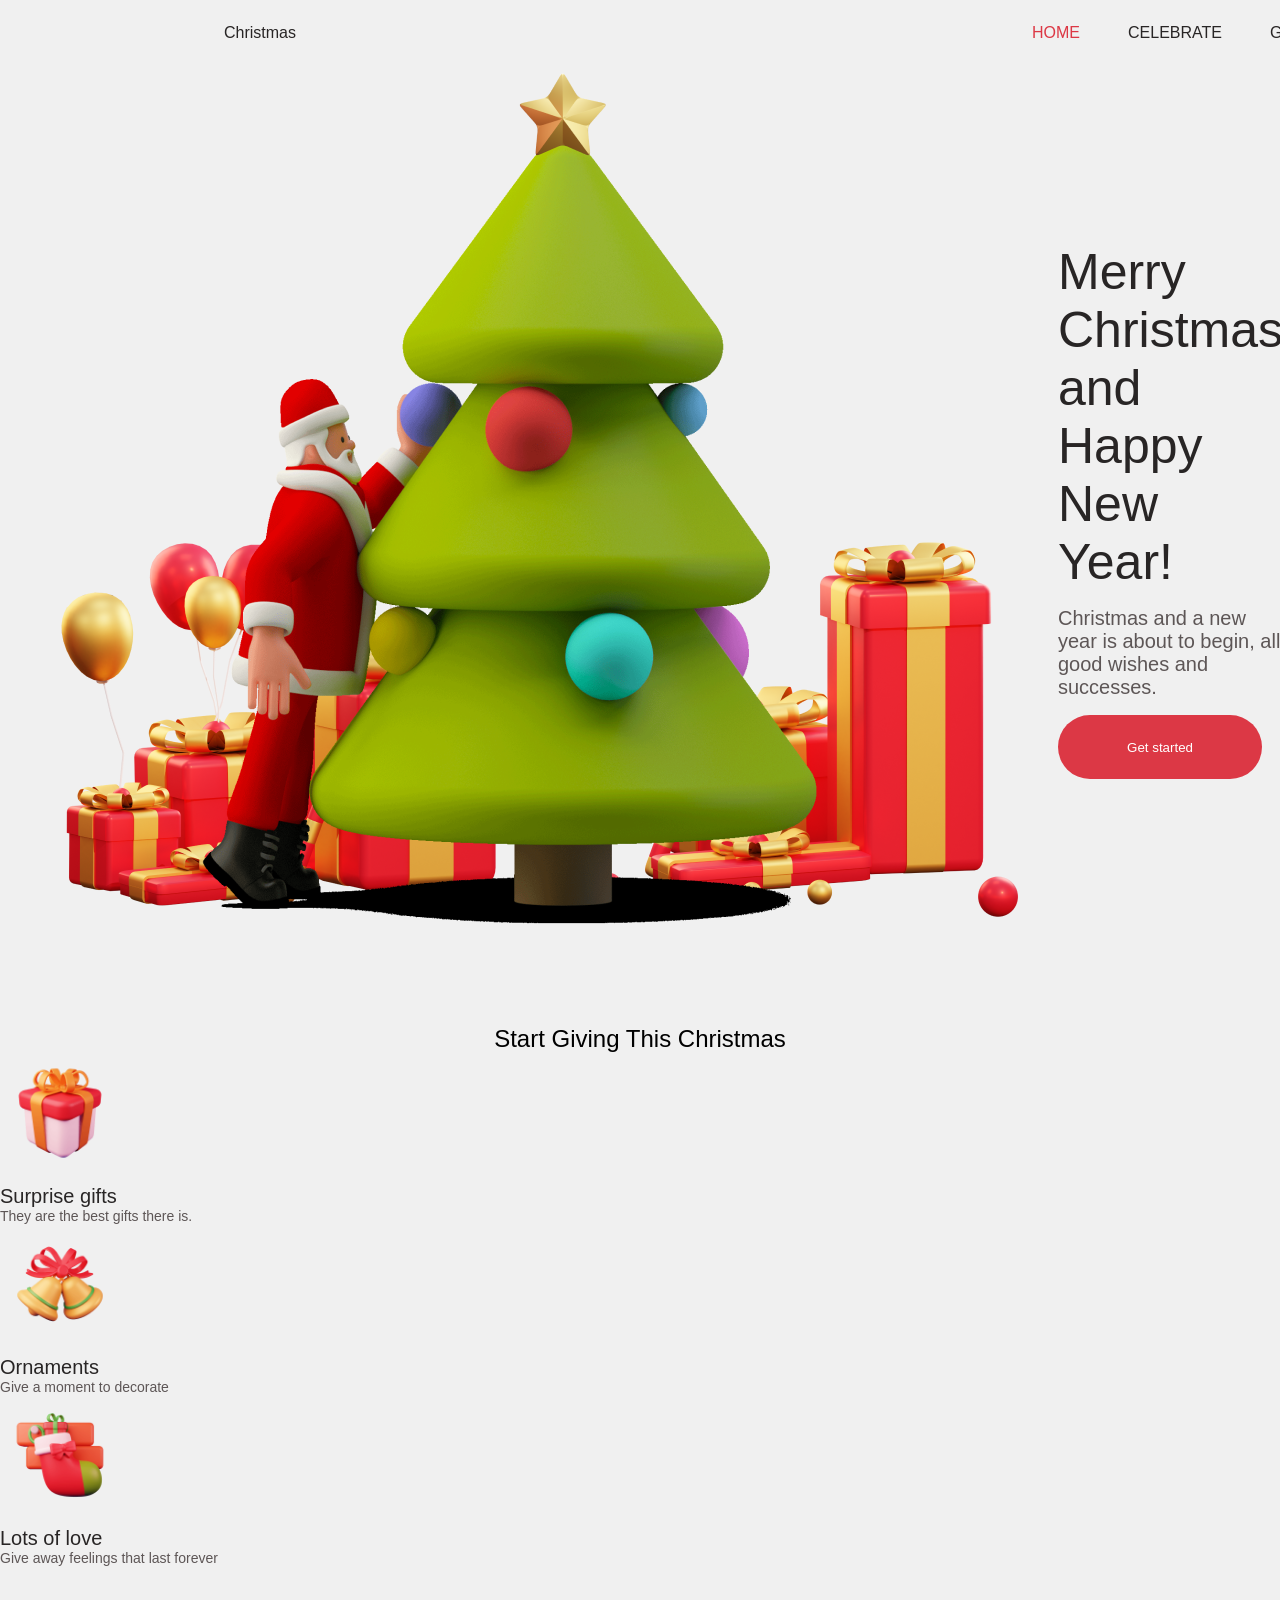
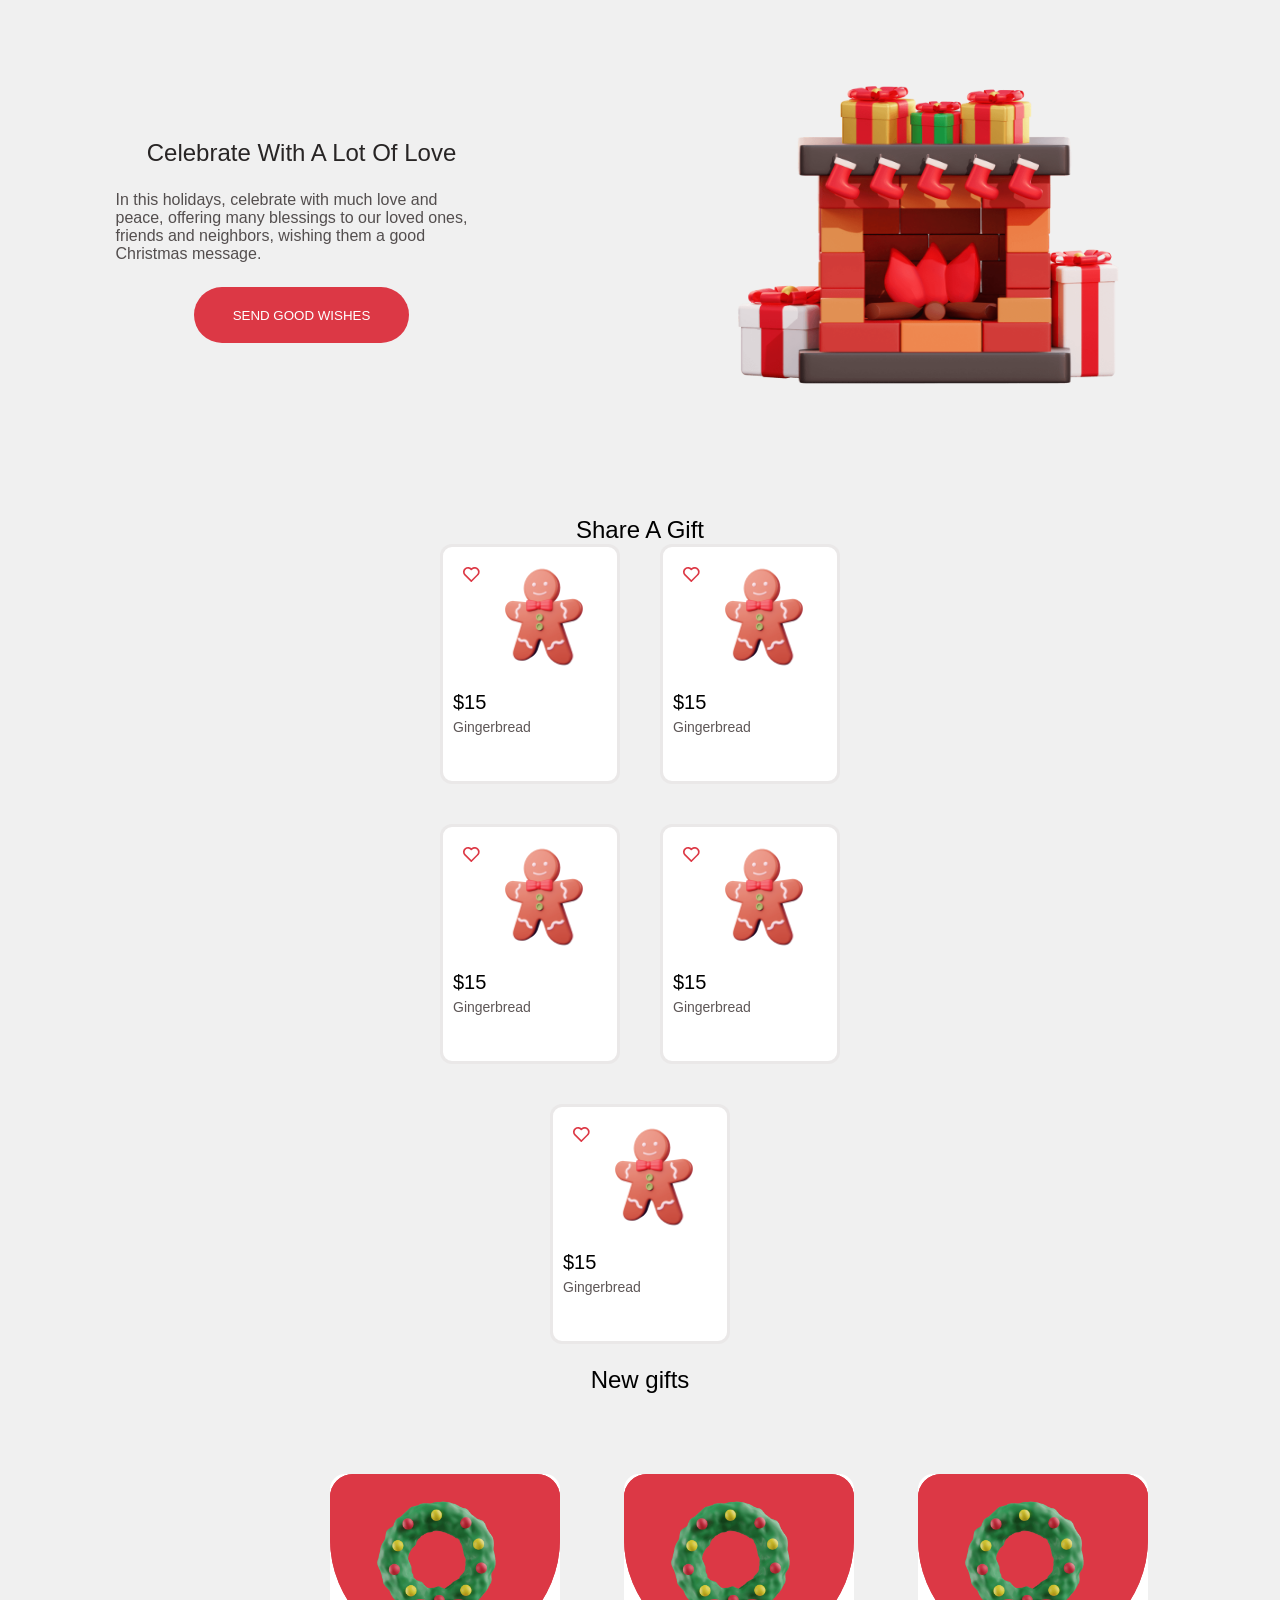
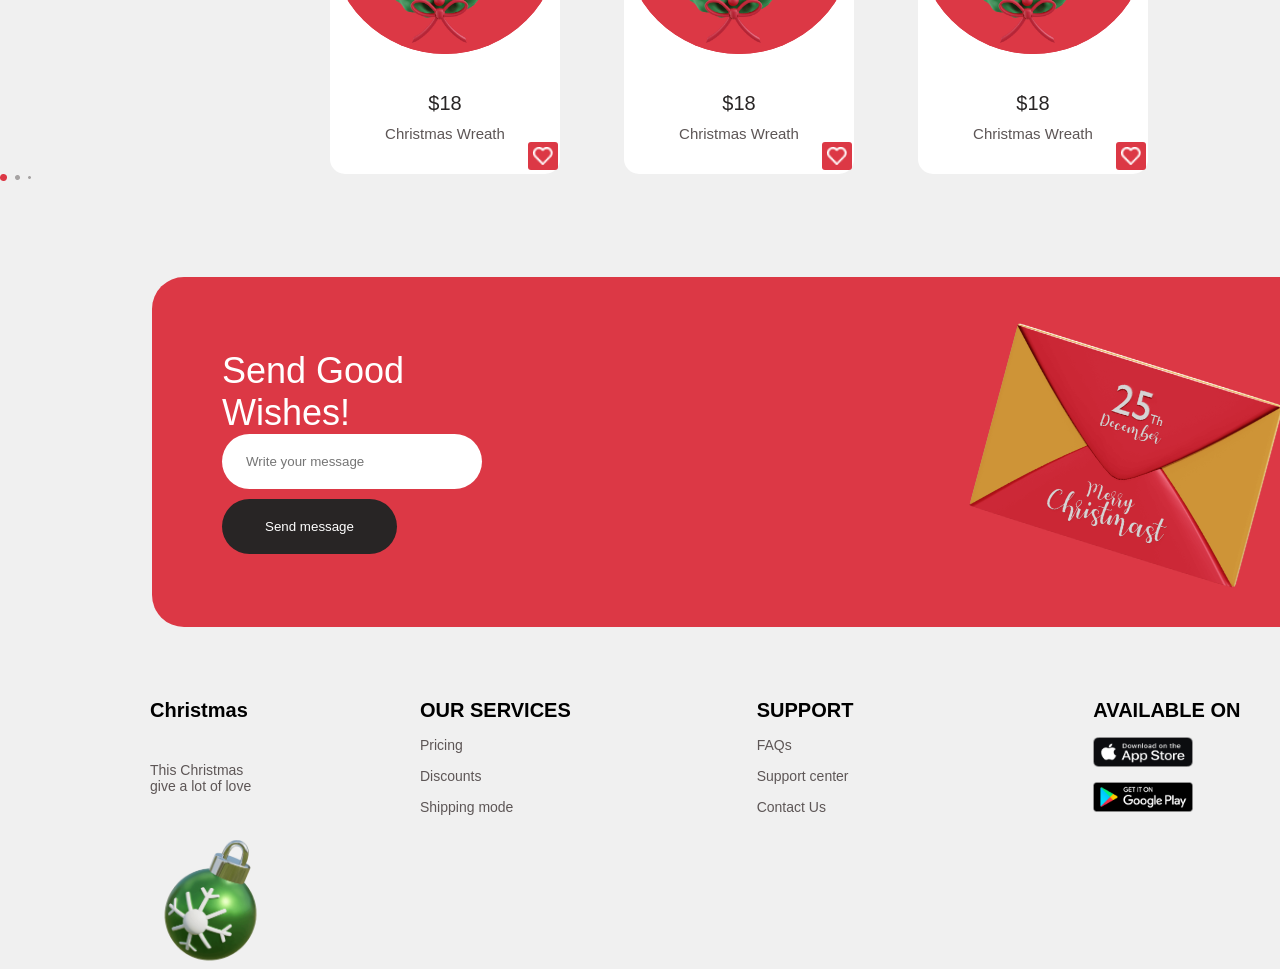
==== index.html @ f78f9636 "file name changed" ====
<!DOCTYPE html>
<html lang="en">

<head>
    <meta charset="UTF-8">
    <meta name="viewport" content="width=device-width, initial-scale=1.0">
    <title>Document</title>
    <link rel="stylesheet" href="./styl.css">
</head>

<body>
    <header>

        <div class="header">


            <div class="text">
                <p class="Christmas">Christmas</p>
                <div class="home">
                    <p class="home1">HOME </p>
                    <P>CELEBRATE</P>
                    <P>GIFTS</P>
                    <P>NEW</P>
                    <div>
                        <img src="./assets/Vector-2.png" alt="">
                    </div>
                </div>
            </div>

            <div class="header2">

                <img src="./assets/home2.png" alt="">

                <div class="text2">
                    <p class="merry">Merry Christmas and Happy New Year!</p>
                    <p class="cris">Christmas and a new year is about to begin, all good wishes and successes.</p>
                    <div>
                        <button class="but1">Get started</button>
                    </div>
                </div>
            </div>



        </div>

    </header>

    <main>
        <section>

            <div class="start">
                <p>Start Giving This
                    Christmas</p>
            </div>
            <div class="nav">
        </section>

        <section>

            <div class="surp1">

                <img class="surp11 " src="./assets/surp1.png" alt="">

                <div>
                    <p class="surp">Surprise gifts</p>
                    <p class="they">They are the best gifts there is.</p>
                </div>
            </div>
        </section>


        <section>

            <div class="surp1">
                <img class="surp11" src="./assets/surp2.png" alt="">

                <div>
                    <p class="surp">Ornaments</p>
                    <p class="they">Give a moment to decorate</p>
                </div>
            </div>
        </section>

        <section>

            <div class="surp1">

                <img class="surp11" src="./assets/surp3.png" alt="">

                <div>
                    <p class="surp">Lots of love</p>
                    <p class="they">Give away feelings that last forever</p>
                </div>
            </div>
        </section>

    </main>

    <main>
        <section>
            <div class="nav2">
                <div class="nav22">
                    <p class="celebrate">Celebrate With A Lot Of Love</p>
                    <p class="this">In this holidays, celebrate with much love and peace, offering many blessings to our
                        loved ones, friends and neighbors, wishing them a good Christmas message.</p>

                    <div>
                        <button class="but2">SEND GOOD WISHES</button>
                    </div>
                </div>
                <img class="nosok" src="./assets/nav2.png" alt="">

            </div>

            <section>
    </main>

    <main>

        <section>
            <p class="share">Share A Gift</p>

            <div class="nav3">


                <div class="nav33">
                    <img class="ser" src="./assets/Vector-3.png" alt="">
                    <img class="pechen" src="./assets/gift1.png" alt="">
                    <div>
                        <p class="son">$15</p>
                        <p class="Gingerbread">Gingerbread</p>
                    </div>
                </div>





                <div class="nav33">
                    <img class="ser" src="./assets/Vector-3.png" alt="">
                    <img class="pechen" src="./assets/gift1.png" alt="">
                    <div>
                        <p class="son">$15</p>
                        <p class="Gingerbread">Gingerbread</p>
                    </div>
                </div>

                <div class="nav33">
                    <img class="ser" src="./assets/Vector-3.png" alt="">
                    <img class="pechen" src="./assets/gift1.png" alt="">
                    <div>
                        <p class="son">$15</p>
                        <p class="Gingerbread">Gingerbread</p>
                    </div>
                </div>


                <div class="nav33">
                    <img class="ser" src="./assets/Vector-3.png" alt="">
                    <img class="pechen" src="./assets/gift1.png" alt="">
                    <div>
                        <p class="son">$15</p>
                        <p class="Gingerbread">Gingerbread</p>
                    </div>
                </div>


                <div class="nav33">
                    <img class="ser" src="./assets/Vector-3.png" alt="">
                    <img class="pechen" src="./assets/gift1.png" alt="">
                    <div>
                        <p class="son">$15</p>
                        <p class="Gingerbread">Gingerbread</p>
                    </div>


                </div>


            </div>




        </section>






    </main>

    <main>
        <section>
            <div>
                <p class="new">New gifts</p>
            </div>
            <div class="archaa">
                <div class="section">
                    <div class="all">
                        <img class="archa" src="./assets/christm.png" alt="">
                        <img class="bgim" src="./assets/Ellipse 2.png" alt="">
                        <div class="archat">

                            <p class="pul"> $18</p>
                            <p class="pul2">Christmas Wreath</p>
                        </div>
                        <img class="vec" src="./assets/Vector-4.png" alt="">
                    </div>

                    <div class="all">
                        <img class="archa" src="./assets/christm.png" alt="">
                        <img class="bgim" src="./assets/Ellipse 2.png" alt="">
                        <div class="archat">

                            <p class="pul"> $18</p>
                            <p class="pul2">Christmas Wreath</p>
                        </div>
                        <img class="vec" src="./assets/Vector-4.png" alt="">
                    </div>

                    <div class="all">
                        <img class="archa" src="./assets/christm.png" alt="">
                        <img class="bgim" src="./assets/Ellipse 2.png" alt="">
                        <div class="archat">

                            <p class="pul"> $18</p>
                            <p class="pul2">Christmas Wreath</p>
                        </div>
                        <img class="vec" src="./assets/Vector-4.png" alt="">
                    </div>



                </div>

                <img class="tochka" src="./assets/Group 2.png" alt="">

            </div>
        </section>

    </main>

    <main>
        <section>
            <div class="sec2">
                <div class="sec22">
                    <div>
                        <p class="send">Send Good Wishes!</p>
                        <input class="input" type="text" placeholder="Write your message">
                        <div class="buto">
                            <button class="butto">Send message</button>
                        </div>
                    </div>
                    <img class="otk" src="./assets/otkrikta.png" alt="">
                </div>
            </div>
        </section>
    </main>

    <footer>
        <div class="footer">

            <div class="f1">
                <div class="ft1">
                    <p class="chr1">Christmas</p>
                    <p class="chr2">This Christmas give a lot of love</p>

                </div>
                <img class="fi" src="./assets/footer.png" alt="">
            </div>

            <div class="chr22">
                <p class="chr1">OUR SERVICES</p>
                <p class="chr2">Pricing</p>
                <p class="chr2">Discounts</p>
                <p class="chr2">Shipping mode</p>

            </div>

            
            <div class="chr22">
                <p class="chr1">SUPPORT</p>
                <p class="chr2">FAQs</p>
                <p class="chr2">Support center</p>
                <p class="chr2">Contact Us</p>
            </div>

            <div class="chr22">

                <div>
                    <p class="chr1">AVAILABLE ON</p>
                </div>
                <img class="availabel" src="./assets/available2.png" alt="">
                <img class="availabel" src="./assets/available1.png" alt="">
            </div>
        </div>
    </footer>
</body>

</html>
---- styl.css ----
* {
    margin: 0;
    padding: 0;
    box-sizing: border-box;
    font-family: sans-serif;
    list-style: none;
    text-decoration: none;
}
body{
    background-color: rgb(240, 240, 240);
}
.header {
    display: flex;
    flex-direction: column;
    padding-inline: 40px;
}

.text {
    display: flex;
}

.Christmas {
    display: flex;
    font-weight: 500px;
    font-size: 16px;
    color: #282525;
    padding: 24px;
    padding-left: 184px;
}

.home {
    display: flex;
    justify-content: end;
    gap: 48px;
    font-weight: 500px;
    font-size: 16px;
    color: #282525;
    padding: 24px;
    padding-left: 712px;

    .home1 {
        color: #DC3845;
    }
}

.header2 {
    display: flex;
    gap: 18px;
    align-items: center;

    .img1 {
        width: 500px;
        height: 440px;

    }
}

.text2 {
    display: flex;
    gap: 50px;
    flex-direction: column;
    gap: 16px;

}

.merry {
    font-weight: 600px;
    font-size: 50px;
    color: #282525;

}

.cris {
    font-weight: 400;
    font-size: 20px;
    color: #5D5656;
}

.but1 {
    display: flex;
    justify-content: center;
    align-items: center;
    border-radius: 64px;
    background-color: #DC3845;
    border: none;
    cursor: pointer;
    color: white;
    gap: 10px;
    width: 204px;
    height: 64px;
}

.nav {
    display: flex;
    justify-content: space-between;
    padding-inline: 310px;
}

.start {
    display: flex;
    justify-content: center;
    align-items: center;
    columns: #282525;
    font-weight: 500;
    font-size: 24px;
    padding-top: 72px;

}

.surp1 {
    display: flex;
    flex-direction: column;
    gap: 12px;
}

.surp11 {
    width: 120px;
    height: 120px;
}

.surp {
    font-weight: 600px;
    font-size: 20px;
    color: #282525;

}

.they {
    color: #5D5656;
    font-size: 14px;
    font-weight: 400;
}
.nav2
{
    display: flex;
    justify-content: space-around;
    gap: 100px;
    padding: 52px;
    height: 550px;
}
.nav22 {
    display: flex;
    flex-direction: column;
    align-items: center;
    justify-content: center;
    width: 372px;
    gap: 24px;
}
.celebrate{
    font-size: 24px;
    font-weight: 500;
    color: #282525;
}
.this{
    font-size: 16px;
    font-weight: 400px;
    color:  #534e4e;
}
.but2{

background-color: #DC3845;
color: white;
width: 215px;
height: 56px;
border: none;
border-radius: 64px;
gap: 10px;
}
.nosok{
    width: 450px;
    height: 400px;
    
}
.share{
    display: flex;
    align-items: center;
    justify-content: center;
    font-size: 24px;
    font-weight: 600px;
    
}
.nav3{
display: flex;
align-items: center;
justify-content: center;
gap: 40px;
padding-left: 400px;
padding-right: 400px;
flex-wrap: wrap;
    height:750px;
    /* width: 900px; */
}
.nav33{
    
    border-radius: 12px;
    border: solid #301D1E1A;
    width: 180px;
    height: 240px;
    gap: 15px;
    padding: 10px;
    background-color: white;
}
.ser{
    padding-bottom:95px;
    padding-left: 10px;
    
}
.pechen{
    width: 120px;
    height: 120px;
}
.son{
    font-size: 20px;
    font-weight: 500;
    padding-top: 10px;
    padding-bottom: 5px;
}
.Gingerbread{
color: #5D5656;
font-size: 14px;
font-weight: 500;
}
.archaa{
    width: 1200px;
    /* height: 550px; */
    
}
.new{
    display: flex;
    align-items: center;
    justify-content: center;
    padding-top: 72px ;
    font-weight: 500;
    font-size: 24px;
    padding-bottom: 80px;
}
.section{
display: flex;
/* flex-direction: column; */
gap: 64px;
padding-left: 330px;

}
.all{
    width: 230px;
    /* background-color: #C4C4C4; */
    background-color: white;
    border-radius: 15px;
   
}
.archa{
    position: absolute;
  margin: 20px 30px;
  width: 150px;
  /* height: auto; */
  z-index: 10; 
  transition: transform 0.3s;
}
.bgim{
  height: 180px;
  background-color: #DC3845;
  border-radius: 1.5rem 1.5rem 120px 120px;
}
.archat{
    display: flex;
    gap: 10px;
    flex-direction: column;
    align-items: center;
    justify-content: center;

}
.pul{
    font-size: 20px;
    font-weight: 500;
    color: #282525;
    margin-top: 34px;
}
.pul2{
    color: #5D5656;
    font-size: 15px;
    font-weight: 400;
}
.vec{
    background-color: #DC3845;
    width: 30px;
    padding: 5px;
    color: white;
    border-radius: 3px;
    margin-left: 86%;
}
.tochka{
    display: flex;
    flex-direction: column;
    justify-content: center;
    align-items: center;
}
/* .sec2{
    width: 1200px;
} */
.sec22{
    display: flex;
    align-items: center;
    justify-content: center;
    width: 1200px; 
    background-color: #DC3845;
    height: 350px;
    border-radius: 32px;
    border: none;
    margin: 96px 126px 72px 152px;
}
.otk{
    width: 320px;
    padding-block: 29px;
    margin-left: 480px;
    transform: rotate(15deg);
}
.send{ 
    display: flex;
    flex-wrap: wrap;
    width: 200px;
    color: white;
    font-weight: 500;
    font-size: 36px;
}
.input{
    border: none;
    width: 260px;
    height: 55px;
    border-radius: 64px;
    padding-left: 24px;
}
.buto{
    display: flex;
    margin-top:  10px;
   
}
.butto{
     background-color: #282525;
    color: white;
    height: 55px;
    width: 175px;
    border: none;
    border-radius: 64px;
    
}
.footer{
    display: flex;
    /* flex-direction: column; */
}
.f1{
    display: flex;
    gap: 45px;
    flex-direction: column;
    width: 200px;
    margin-left: 150px;
}
.ft1{
    /* width: 100%; */
    display: flex;
    flex-direction: column;
  
    gap: 40px;
}
.chr{
    font-size: 16px;
    font-weight: 500;
}
.chr1{
    display: flex;
    justify-content: space-between;
    font-size: 20px;
    font-weight: 600;

}
.fi{
    width: 120px;
height: 130px;

}
.chr22{
    width: 200px;
     display: flex;
    gap: 15px;
    flex-direction: column;
    width: 400px;
    margin-left: 150px;
}
.chr2{
    /* margin-top: 24px; */
    font-size:14px ;
    font-weight: 400;
    color: #5D5656;
}
.availabel{
    width: 100px;
    height: 30px;
}
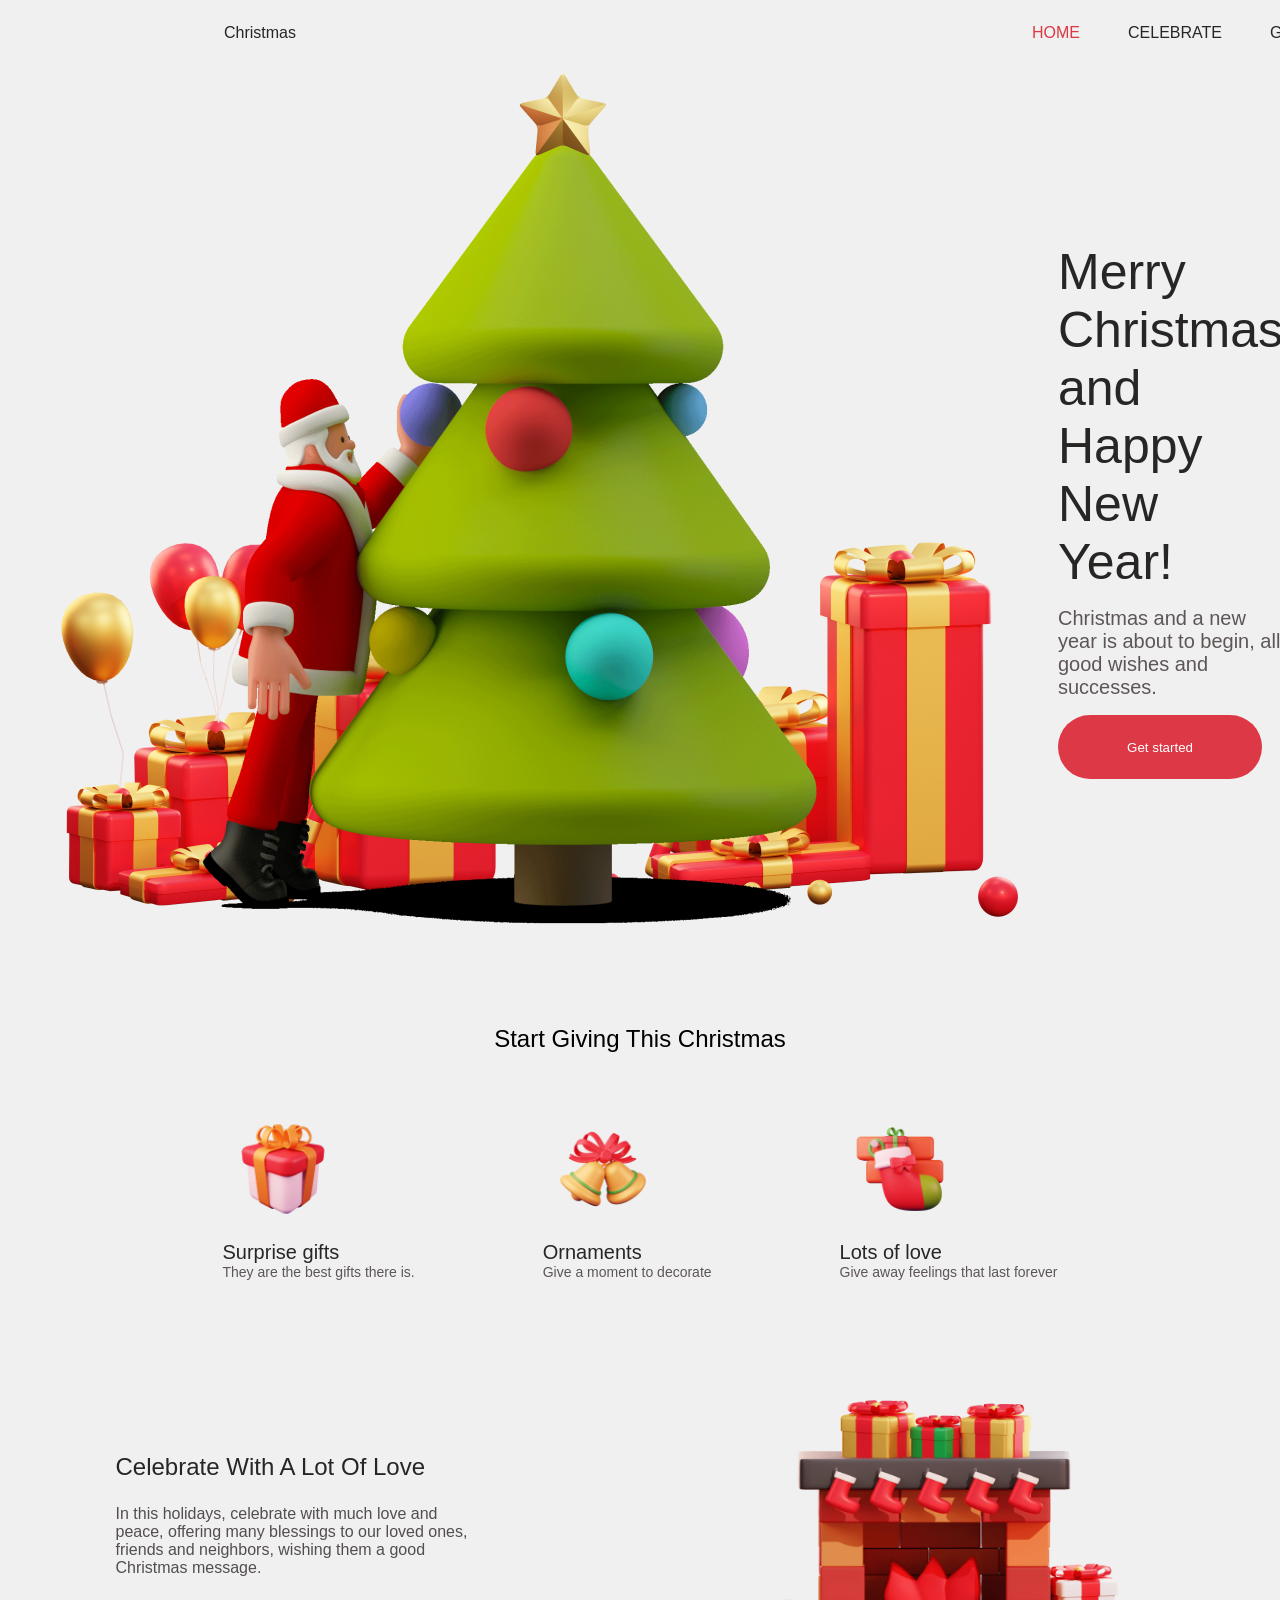
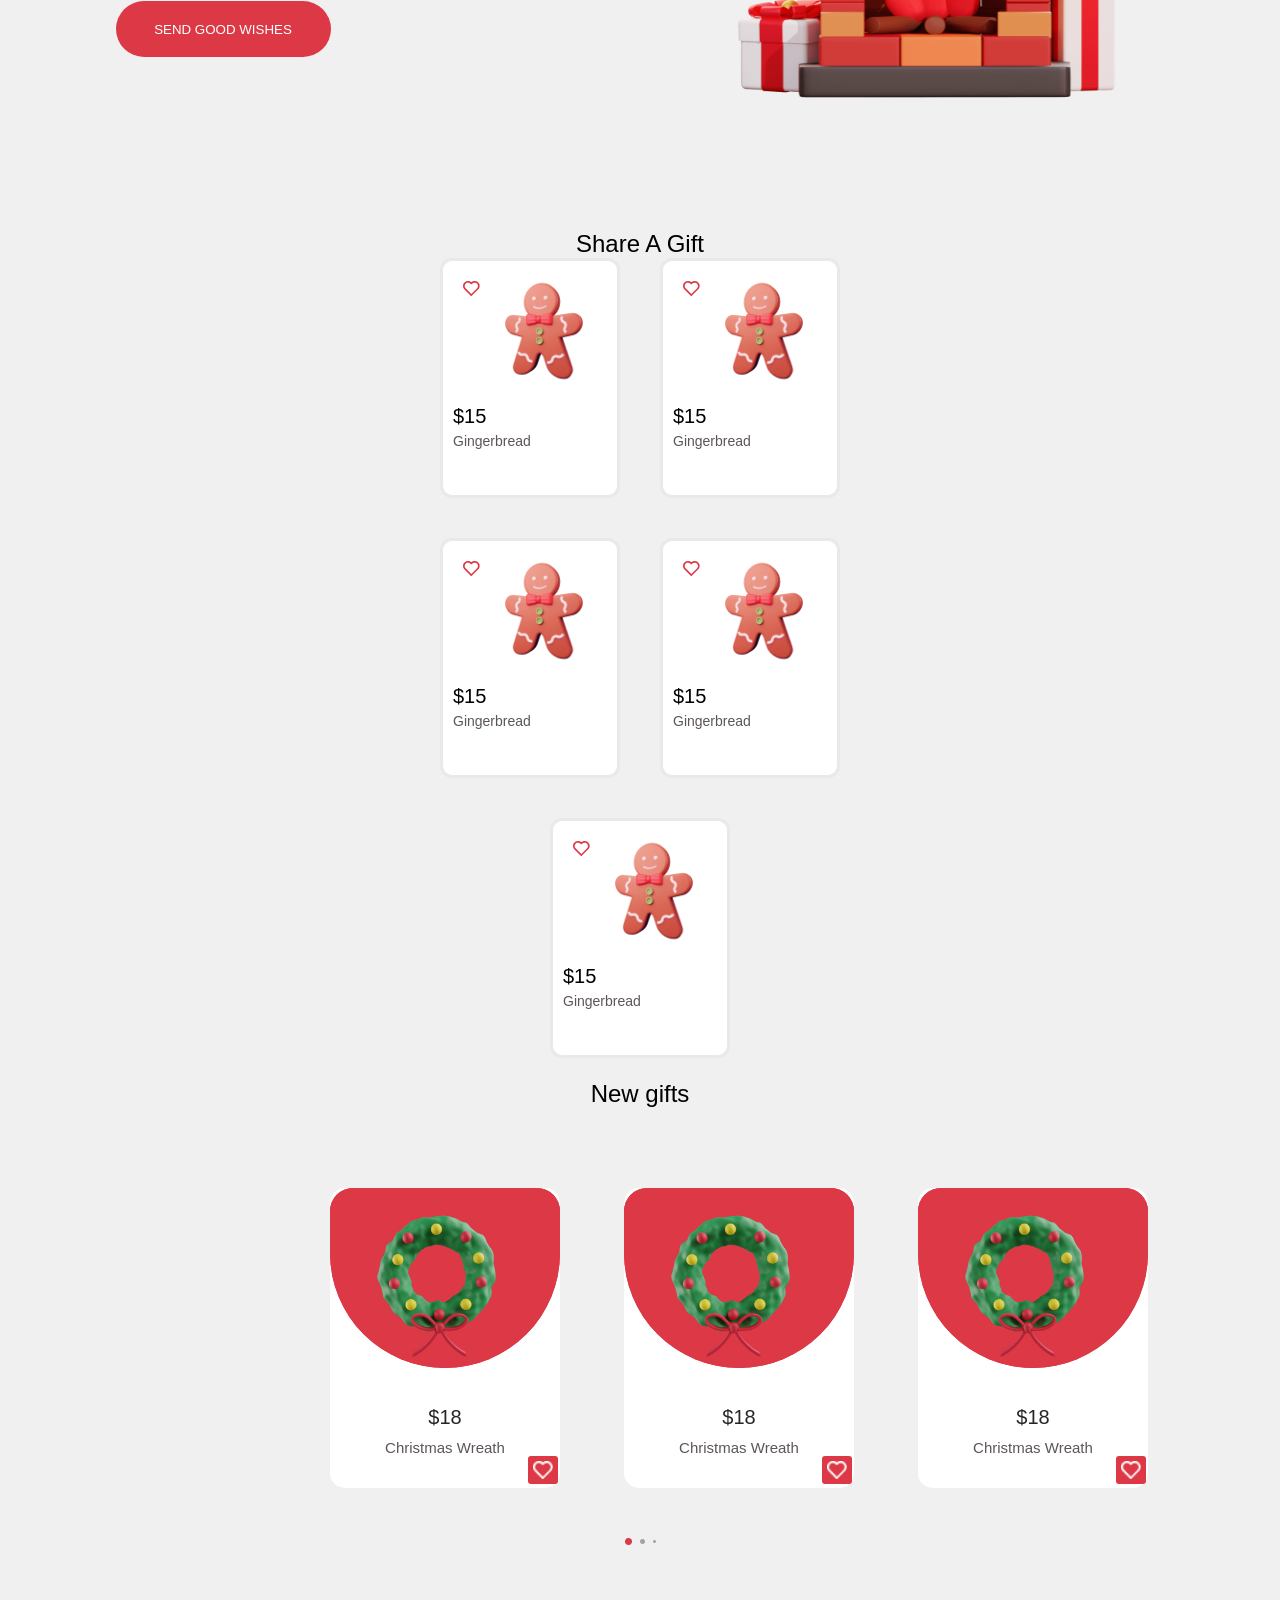
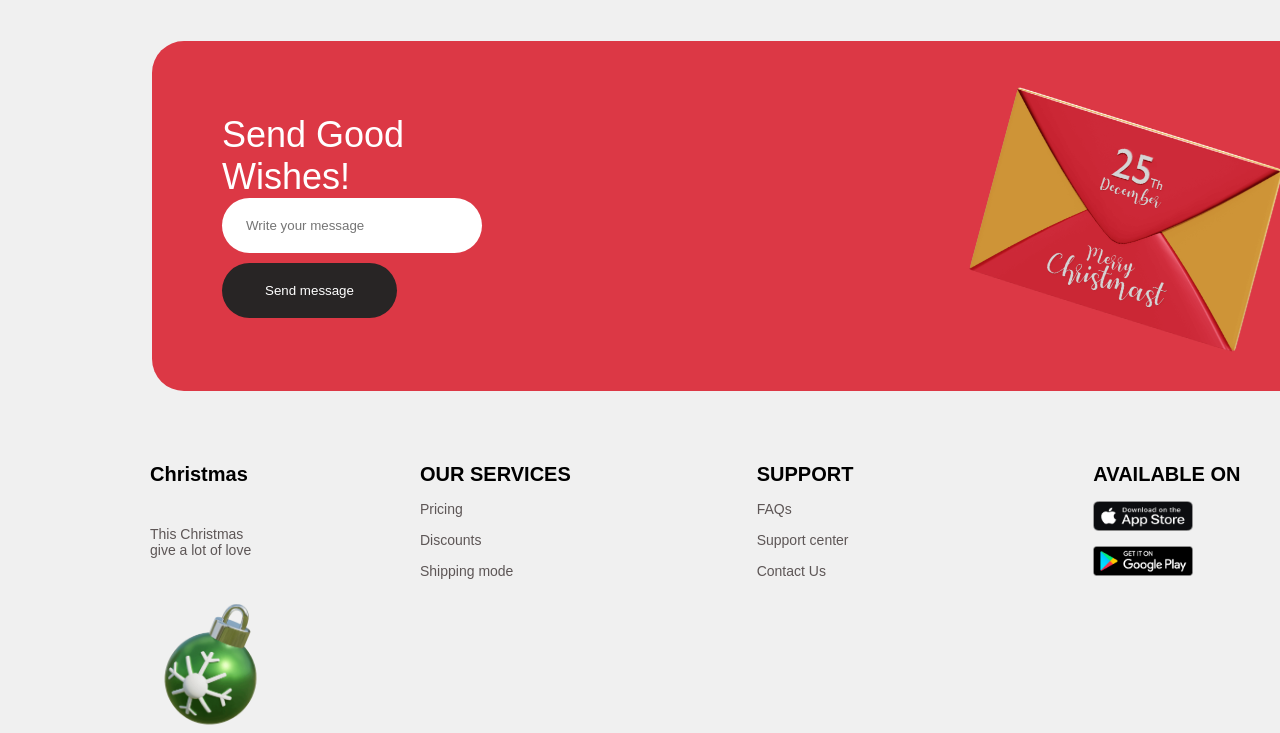
==== commit 1c7887ba: "changed" ====
--- a/index.html
+++ b/index.html
@@ -47,57 +47,45 @@
     </header>
 
     <main>
-        <section>
+        <section class="first__section__wrapper">
 
             <div class="start">
-                <p>Start Giving This
-                    Christmas</p>
-            </div>
-            <div class="nav">
+                <p>Start Giving This Christmas</p>
+            </div>
+
+            <div class="giving__boxs__wrapper">
+                <div class="surp1">
+
+                    <img class="surp11 " src="./assets/surp1.png" alt="">
+
+                    <div>
+                        <p class="surp">Surprise gifts</p>
+                        <p class="they">They are the best gifts there is.</p>
+                    </div>
+                </div>
+
+                <div class="surp1">
+                    <img class="surp11" src="./assets/surp2.png" alt="">
+
+                    <div>
+                        <p class="surp">Ornaments</p>
+                        <p class="they">Give a moment to decorate</p>
+                    </div>
+                </div>
+
+                <div class="surp1">
+
+                    <img class="surp11" src="./assets/surp3.png" alt="">
+
+                    <div>
+                        <p class="surp">Lots of love</p>
+                        <p class="they">Give away feelings that last forever</p>
+                    </div>
+                </div>
+            </div>
+
         </section>
 
-        <section>
-
-            <div class="surp1">
-
-                <img class="surp11 " src="./assets/surp1.png" alt="">
-
-                <div>
-                    <p class="surp">Surprise gifts</p>
-                    <p class="they">They are the best gifts there is.</p>
-                </div>
-            </div>
-        </section>
-
-
-        <section>
-
-            <div class="surp1">
-                <img class="surp11" src="./assets/surp2.png" alt="">
-
-                <div>
-                    <p class="surp">Ornaments</p>
-                    <p class="they">Give a moment to decorate</p>
-                </div>
-            </div>
-        </section>
-
-        <section>
-
-            <div class="surp1">
-
-                <img class="surp11" src="./assets/surp3.png" alt="">
-
-                <div>
-                    <p class="surp">Lots of love</p>
-                    <p class="they">Give away feelings that last forever</p>
-                </div>
-            </div>
-        </section>
-
-    </main>
-
-    <main>
         <section>
             <div class="nav2">
                 <div class="nav22">
@@ -114,150 +102,132 @@
             </div>
 
             <section>
-    </main>
-
-    <main>
-
-        <section>
-            <p class="share">Share A Gift</p>
-
-            <div class="nav3">
-
-
-                <div class="nav33">
-                    <img class="ser" src="./assets/Vector-3.png" alt="">
-                    <img class="pechen" src="./assets/gift1.png" alt="">
-                    <div>
-                        <p class="son">$15</p>
-                        <p class="Gingerbread">Gingerbread</p>
-                    </div>
-                </div>
-
-
-
-
-
-                <div class="nav33">
-                    <img class="ser" src="./assets/Vector-3.png" alt="">
-                    <img class="pechen" src="./assets/gift1.png" alt="">
-                    <div>
-                        <p class="son">$15</p>
-                        <p class="Gingerbread">Gingerbread</p>
-                    </div>
-                </div>
-
-                <div class="nav33">
-                    <img class="ser" src="./assets/Vector-3.png" alt="">
-                    <img class="pechen" src="./assets/gift1.png" alt="">
-                    <div>
-                        <p class="son">$15</p>
-                        <p class="Gingerbread">Gingerbread</p>
-                    </div>
-                </div>
-
-
-                <div class="nav33">
-                    <img class="ser" src="./assets/Vector-3.png" alt="">
-                    <img class="pechen" src="./assets/gift1.png" alt="">
-                    <div>
-                        <p class="son">$15</p>
-                        <p class="Gingerbread">Gingerbread</p>
-                    </div>
-                </div>
-
-
-                <div class="nav33">
-                    <img class="ser" src="./assets/Vector-3.png" alt="">
-                    <img class="pechen" src="./assets/gift1.png" alt="">
-                    <div>
-                        <p class="son">$15</p>
-                        <p class="Gingerbread">Gingerbread</p>
-                    </div>
-
-
-                </div>
-
-
-            </div>
-
-
-
-
-        </section>
-
-
-
-
-
-
-    </main>
-
-    <main>
-        <section>
-            <div>
-                <p class="new">New gifts</p>
-            </div>
-            <div class="archaa">
-                <div class="section">
-                    <div class="all">
-                        <img class="archa" src="./assets/christm.png" alt="">
-                        <img class="bgim" src="./assets/Ellipse 2.png" alt="">
-                        <div class="archat">
-
-                            <p class="pul"> $18</p>
-                            <p class="pul2">Christmas Wreath</p>
-                        </div>
-                        <img class="vec" src="./assets/Vector-4.png" alt="">
-                    </div>
-
-                    <div class="all">
-                        <img class="archa" src="./assets/christm.png" alt="">
-                        <img class="bgim" src="./assets/Ellipse 2.png" alt="">
-                        <div class="archat">
-
-                            <p class="pul"> $18</p>
-                            <p class="pul2">Christmas Wreath</p>
-                        </div>
-                        <img class="vec" src="./assets/Vector-4.png" alt="">
-                    </div>
-
-                    <div class="all">
-                        <img class="archa" src="./assets/christm.png" alt="">
-                        <img class="bgim" src="./assets/Ellipse 2.png" alt="">
-                        <div class="archat">
-
-                            <p class="pul"> $18</p>
-                            <p class="pul2">Christmas Wreath</p>
-                        </div>
-                        <img class="vec" src="./assets/Vector-4.png" alt="">
-                    </div>
-
-
-
-                </div>
-
-                <img class="tochka" src="./assets/Group 2.png" alt="">
-
-            </div>
-        </section>
-
-    </main>
-
-    <main>
-        <section>
-            <div class="sec2">
-                <div class="sec22">
-                    <div>
-                        <p class="send">Send Good Wishes!</p>
-                        <input class="input" type="text" placeholder="Write your message">
-                        <div class="buto">
-                            <button class="butto">Send message</button>
-                        </div>
-                    </div>
-                    <img class="otk" src="./assets/otkrikta.png" alt="">
-                </div>
-            </div>
-        </section>
+
+
+                <section>
+                    <p class="share">Share A Gift</p>
+
+                    <div class="nav3">
+                        <div class="nav33">
+                            <img class="ser" src="./assets/Vector-3.png" alt="">
+                            <img class="pechen" src="./assets/gift1.png" alt="">
+                            <div>
+                                <p class="son">$15</p>
+                                <p class="Gingerbread">Gingerbread</p>
+                            </div>
+                        </div>
+
+                        <div class="nav33">
+                            <img class="ser" src="./assets/Vector-3.png" alt="">
+                            <img class="pechen" src="./assets/gift1.png" alt="">
+                            <div>
+                                <p class="son">$15</p>
+                                <p class="Gingerbread">Gingerbread</p>
+                            </div>
+                        </div>
+
+                        <div class="nav33">
+                            <img class="ser" src="./assets/Vector-3.png" alt="">
+                            <img class="pechen" src="./assets/gift1.png" alt="">
+                            <div>
+                                <p class="son">$15</p>
+                                <p class="Gingerbread">Gingerbread</p>
+                            </div>
+                        </div>
+
+
+                        <div class="nav33">
+                            <img class="ser" src="./assets/Vector-3.png" alt="">
+                            <img class="pechen" src="./assets/gift1.png" alt="">
+                            <div>
+                                <p class="son">$15</p>
+                                <p class="Gingerbread">Gingerbread</p>
+                            </div>
+                        </div>
+
+
+                        <div class="nav33">
+                            <img class="ser" src="./assets/Vector-3.png" alt="">
+                            <img class="pechen" src="./assets/gift1.png" alt="">
+                            <div>
+                                <p class="son">$15</p>
+                                <p class="Gingerbread">Gingerbread</p>
+                            </div>
+
+
+                        </div>
+
+
+                    </div>
+
+
+
+
+                </section>
+
+                <section>
+                    <div>
+                        <p class="new">New gifts</p>
+                    </div>
+                    <div class="archaa">
+                        <div class="section">
+                            <div class="all">
+                                <img class="archa" src="./assets/christm.png" alt="">
+                                <img class="bgim" src="./assets/Ellipse 2.png" alt="">
+                                <div class="archat">
+
+                                    <p class="pul"> $18</p>
+                                    <p class="pul2">Christmas Wreath</p>
+                                </div>
+                                <img class="vec" src="./assets/Vector-4.png" alt="">
+                            </div>
+
+                            <div class="all">
+                                <img class="archa" src="./assets/christm.png" alt="">
+                                <img class="bgim" src="./assets/Ellipse 2.png" alt="">
+                                <div class="archat">
+
+                                    <p class="pul"> $18</p>
+                                    <p class="pul2">Christmas Wreath</p>
+                                </div>
+                                <img class="vec" src="./assets/Vector-4.png" alt="">
+                            </div>
+
+                            <div class="all">
+                                <img class="archa" src="./assets/christm.png" alt="">
+                                <img class="bgim" src="./assets/Ellipse 2.png" alt="">
+                                <div class="archat">
+
+                                    <p class="pul"> $18</p>
+                                    <p class="pul2">Christmas Wreath</p>
+                                </div>
+                                <img class="vec" src="./assets/Vector-4.png" alt="">
+                            </div>
+
+
+
+                        </div>
+
+                    </div>
+                    <div class="tochka">
+                        <img src="./assets/Group2.png" alt="">
+                    </div>
+                </section>
+
+                <section>
+                    <div class="sec2">
+                        <div class="sec22">
+                            <div>
+                                <p class="send">Send Good Wishes!</p>
+                                <input class="input" type="text" placeholder="Write your message">
+                                <div class="buto">
+                                    <button class="butto">Send message</button>
+                                </div>
+                            </div>
+                            <img class="otk" src="./assets/otkrikta.png" alt="">
+                        </div>
+                    </div>
+                </section>
     </main>
 
     <footer>
@@ -280,7 +250,7 @@
 
             </div>
 
-            
+
             <div class="chr22">
                 <p class="chr1">SUPPORT</p>
                 <p class="chr2">FAQs</p>
--- a/styl.css
+++ b/styl.css
@@ -6,9 +6,11 @@
     list-style: none;
     text-decoration: none;
 }
-body{
+
+body {
     background-color: rgb(240, 240, 240);
 }
+
 .header {
     display: flex;
     flex-direction: column;
@@ -130,68 +132,75 @@
     font-size: 14px;
     font-weight: 400;
 }
-.nav2
-{
+
+.nav2 {
     display: flex;
     justify-content: space-around;
     gap: 100px;
     padding: 52px;
     height: 550px;
 }
+
 .nav22 {
     display: flex;
     flex-direction: column;
-    align-items: center;
     justify-content: center;
     width: 372px;
     gap: 24px;
 }
-.celebrate{
+
+.celebrate {
     font-size: 24px;
     font-weight: 500;
     color: #282525;
 }
-.this{
+
+.this {
     font-size: 16px;
     font-weight: 400px;
-    color:  #534e4e;
-}
-.but2{
-
-background-color: #DC3845;
-color: white;
-width: 215px;
-height: 56px;
-border: none;
-border-radius: 64px;
-gap: 10px;
-}
-.nosok{
+    color: #534e4e;
+}
+
+.but2 {
+
+    background-color: #DC3845;
+    color: white;
+    width: 215px;
+    height: 56px;
+    border: none;
+    border-radius: 64px;
+    gap: 10px;
+}
+
+.nosok {
     width: 450px;
     height: 400px;
-    
-}
-.share{
+
+}
+
+.share {
     display: flex;
     align-items: center;
     justify-content: center;
     font-size: 24px;
     font-weight: 600px;
-    
-}
-.nav3{
-display: flex;
-align-items: center;
-justify-content: center;
-gap: 40px;
-padding-left: 400px;
-padding-right: 400px;
-flex-wrap: wrap;
-    height:750px;
+
+}
+
+.nav3 {
+    display: flex;
+    align-items: center;
+    justify-content: center;
+    gap: 40px;
+    padding-left: 400px;
+    padding-right: 400px;
+    flex-wrap: wrap;
+    height: 750px;
     /* width: 900px; */
 }
-.nav33{
-    
+
+.nav33 {
+
     border-radius: 12px;
     border: solid #301D1E1A;
     width: 180px;
@@ -200,68 +209,89 @@
     padding: 10px;
     background-color: white;
 }
-.ser{
-    padding-bottom:95px;
+
+.ser {
+    padding-bottom: 95px;
     padding-left: 10px;
-    
-}
-.pechen{
+
+}
+
+.pechen {
     width: 120px;
     height: 120px;
 }
-.son{
+
+.son {
     font-size: 20px;
     font-weight: 500;
     padding-top: 10px;
     padding-bottom: 5px;
 }
-.Gingerbread{
-color: #5D5656;
-font-size: 14px;
-font-weight: 500;
-}
-.archaa{
+
+.Gingerbread {
+    color: #5D5656;
+    font-size: 14px;
+    font-weight: 500;
+}
+
+.archaa {
     width: 1200px;
-    /* height: 550px; */
-    
-}
-.new{
-    display: flex;
-    align-items: center;
-    justify-content: center;
-    padding-top: 72px ;
+}
+
+.new {
+    display: flex;
+    align-items: center;
+    justify-content: center;
+    padding-top: 72px;
     font-weight: 500;
     font-size: 24px;
     padding-bottom: 80px;
 }
-.section{
-display: flex;
-/* flex-direction: column; */
-gap: 64px;
-padding-left: 330px;
-
-}
-.all{
+
+.first__section__wrapper{
+    display: flex;
+    flex-direction: column;
+    gap: 56px;
+}
+
+.giving__boxs__wrapper {
+    width: 100%;
+    display: flex;
+    align-items: center;
+    justify-content: center;
+    gap: 128px;
+    padding: 0 40px;
+}
+
+.section {
+    display: flex;
+    gap: 64px;
+    padding-left: 330px;
+
+}
+
+.all {
     width: 230px;
-    /* background-color: #C4C4C4; */
     background-color: white;
     border-radius: 15px;
-   
-}
-.archa{
+
+}
+
+.archa {
     position: absolute;
-  margin: 20px 30px;
-  width: 150px;
-  /* height: auto; */
-  z-index: 10; 
-  transition: transform 0.3s;
-}
-.bgim{
-  height: 180px;
-  background-color: #DC3845;
-  border-radius: 1.5rem 1.5rem 120px 120px;
-}
-.archat{
+    margin: 20px 30px;
+    width: 150px;
+    z-index: 10;
+    transition: transform 0.3s;
+}
+
+.bgim {
+    height: 180px;
+    background-color: #DC3845;
+    border-radius: 1.5rem 1.5rem 120px 120px;
+}
+
+.archat {
     display: flex;
     gap: 10px;
     flex-direction: column;
@@ -269,18 +299,21 @@
     justify-content: center;
 
 }
-.pul{
+
+.pul {
     font-size: 20px;
     font-weight: 500;
     color: #282525;
     margin-top: 34px;
 }
-.pul2{
+
+.pul2 {
     color: #5D5656;
     font-size: 15px;
     font-weight: 400;
 }
-.vec{
+
+.vec {
     background-color: #DC3845;
     width: 30px;
     padding: 5px;
@@ -288,33 +321,35 @@
     border-radius: 3px;
     margin-left: 86%;
 }
-.tochka{
-    display: flex;
-    flex-direction: column;
-    justify-content: center;
-    align-items: center;
-}
-/* .sec2{
+
+.tochka {
+    width: 100%;
+    display: flex;
+    justify-content: center;
+    align-items: center;
+    margin: 50px auto;
+}
+
+.sec22 {
+    display: flex;
+    align-items: center;
+    justify-content: center;
     width: 1200px;
-} */
-.sec22{
-    display: flex;
-    align-items: center;
-    justify-content: center;
-    width: 1200px; 
     background-color: #DC3845;
     height: 350px;
     border-radius: 32px;
     border: none;
     margin: 96px 126px 72px 152px;
 }
-.otk{
+
+.otk {
     width: 320px;
     padding-block: 29px;
     margin-left: 480px;
     transform: rotate(15deg);
 }
-.send{ 
+
+.send {
     display: flex;
     flex-wrap: wrap;
     width: 200px;
@@ -322,76 +357,85 @@
     font-weight: 500;
     font-size: 36px;
 }
-.input{
+
+.input {
     border: none;
     width: 260px;
     height: 55px;
     border-radius: 64px;
     padding-left: 24px;
 }
-.buto{
-    display: flex;
-    margin-top:  10px;
-   
-}
-.butto{
-     background-color: #282525;
+
+.buto {
+    display: flex;
+    margin-top: 10px;
+
+}
+
+.butto {
+    background-color: #282525;
     color: white;
     height: 55px;
     width: 175px;
     border: none;
     border-radius: 64px;
-    
-}
-.footer{
-    display: flex;
-    /* flex-direction: column; */
-}
-.f1{
+
+}
+
+.footer {
+    display: flex;
+}
+
+.f1 {
     display: flex;
     gap: 45px;
     flex-direction: column;
     width: 200px;
     margin-left: 150px;
 }
-.ft1{
-    /* width: 100%; */
-    display: flex;
-    flex-direction: column;
-  
+
+.ft1 {
+    display: flex;
+    flex-direction: column;
+
     gap: 40px;
 }
-.chr{
+
+.chr {
     font-size: 16px;
     font-weight: 500;
 }
-.chr1{
+
+.chr1 {
     display: flex;
     justify-content: space-between;
     font-size: 20px;
     font-weight: 600;
 
 }
-.fi{
+
+.fi {
     width: 120px;
-height: 130px;
-
-}
-.chr22{
+    height: 130px;
+
+}
+
+.chr22 {
     width: 200px;
-     display: flex;
+    display: flex;
     gap: 15px;
     flex-direction: column;
     width: 400px;
     margin-left: 150px;
 }
-.chr2{
-    /* margin-top: 24px; */
-    font-size:14px ;
+
+.chr2 {
+    font-size: 14px;
     font-weight: 400;
     color: #5D5656;
 }
-.availabel{
+
+.availabel {
     width: 100px;
     height: 30px;
 }
